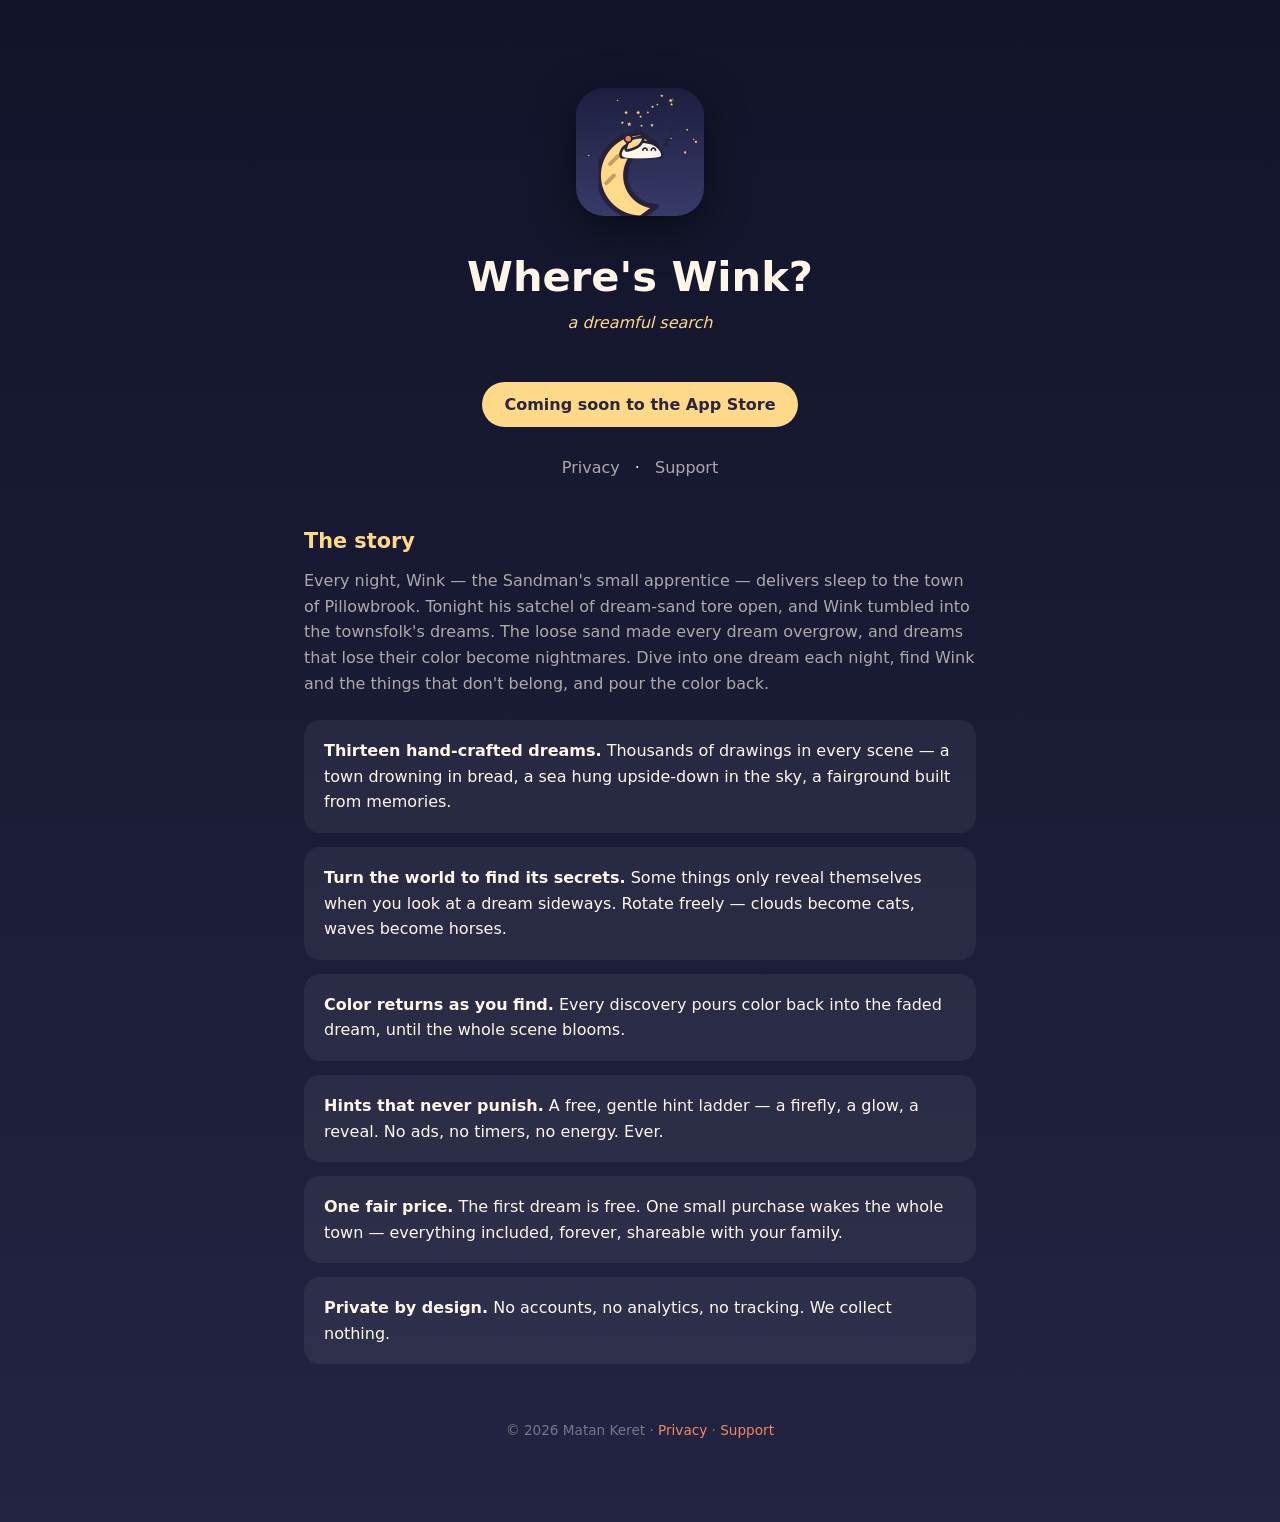
==== index.html @ e0d86c8e "Where's Wink? public site: hero, privacy (we collect nothing), support FAQ Co-Authored-By: Claude Fa" ====
<!DOCTYPE html>
<html lang="en">
<head>
<meta charset="utf-8">
<meta name="viewport" content="width=device-width, initial-scale=1">
<title>Where's Wink? — a dreamful search</title>
<meta name="description" content="A cozy hidden-character game for iPhone and iPad. Find Wink, the Sandman's lost apprentice, in thirteen dense, hand-crafted dreams.">
<link rel="stylesheet" href="style.css">
<link rel="icon" href="icon.png">
</head>
<body>
<div class="wrap">
  <header>
    <img class="icon" src="icon.png" alt="Where's Wink? app icon — Wink asleep on a croissant moon">
    <h1>Where's Wink?</h1>
    <p class="tagline">a dreamful search</p>
    <span class="badge">Coming soon to the App Store</span>
    <nav><a href="privacy/">Privacy</a> · <a href="support/">Support</a></nav>
  </header>

  <h2>The story</h2>
  <p>Every night, Wink — the Sandman's small apprentice — delivers sleep to the
  town of Pillowbrook. Tonight his satchel of dream-sand tore open, and Wink
  tumbled into the townsfolk's dreams. The loose sand made every dream overgrow,
  and dreams that lose their color become nightmares. Dive into one dream each
  night, find Wink and the things that don't belong, and pour the color back.</p>

  <div class="features">
    <div class="card"><b>Thirteen hand-crafted dreams.</b> Thousands of drawings
    in every scene — a town drowning in bread, a sea hung upside-down in the
    sky, a fairground built from memories.</div>
    <div class="card"><b>Turn the world to find its secrets.</b> Some things only
    reveal themselves when you look at a dream sideways. Rotate freely — clouds
    become cats, waves become horses.</div>
    <div class="card"><b>Color returns as you find.</b> Every discovery pours
    color back into the faded dream, until the whole scene blooms.</div>
    <div class="card"><b>Hints that never punish.</b> A free, gentle hint ladder
    — a firefly, a glow, a reveal. No ads, no timers, no energy. Ever.</div>
    <div class="card"><b>One fair price.</b> The first dream is free. One small
    purchase wakes the whole town — everything included, forever, shareable
    with your family.</div>
    <div class="card"><b>Private by design.</b> No accounts, no analytics, no
    tracking. We collect nothing.</div>
  </div>

  <footer>© 2026 Matan Keret · <a href="privacy/">Privacy</a> · <a href="support/">Support</a></footer>
</div>
</body>
</html>
---- style.css ----
:root {
  --night: #12142a; --night2: #232442; --paper: #fff6e8;
  --glow: #ffd98a; --accent: #f2885f; --muted: rgba(255, 246, 232, 0.65);
}
* { margin: 0; padding: 0; box-sizing: border-box; }
body {
  background: linear-gradient(180deg, var(--night) 0%, var(--night2) 100%);
  color: var(--paper);
  font-family: -apple-system, "SF Pro Rounded", "Avenir Next", system-ui, sans-serif;
  line-height: 1.6; min-height: 100vh;
}
.wrap { max-width: 720px; margin: 0 auto; padding: 48px 24px 80px; }
header { text-align: center; padding: 40px 0 8px; }
.icon { width: 128px; height: 128px; border-radius: 28px; box-shadow: 0 12px 40px rgba(0,0,0,.5); }
h1 { font-size: 2.6rem; font-weight: 800; margin-top: 20px; }
.tagline { color: var(--glow); font-style: italic; margin-bottom: 28px; }
h2 { font-size: 1.3rem; margin: 36px 0 10px; color: var(--glow); }
p, li { color: var(--muted); }
ul { padding-left: 22px; margin: 8px 0; }
a { color: var(--accent); text-decoration: none; }
a:hover { text-decoration: underline; }
.features { display: grid; gap: 14px; margin: 24px 0; }
.card { background: rgba(255,255,255,.06); border-radius: 16px; padding: 18px 20px; }
.card b { color: var(--paper); }
footer { text-align: center; margin-top: 56px; font-size: .85rem; color: rgba(255,246,232,.4); }
.badge { display: inline-block; background: var(--glow); color: #2b2640; font-weight: 700;
  border-radius: 999px; padding: 10px 22px; margin: 18px 0; }
nav { text-align: center; margin-top: 10px; }
nav a { margin: 0 10px; color: var(--muted); }
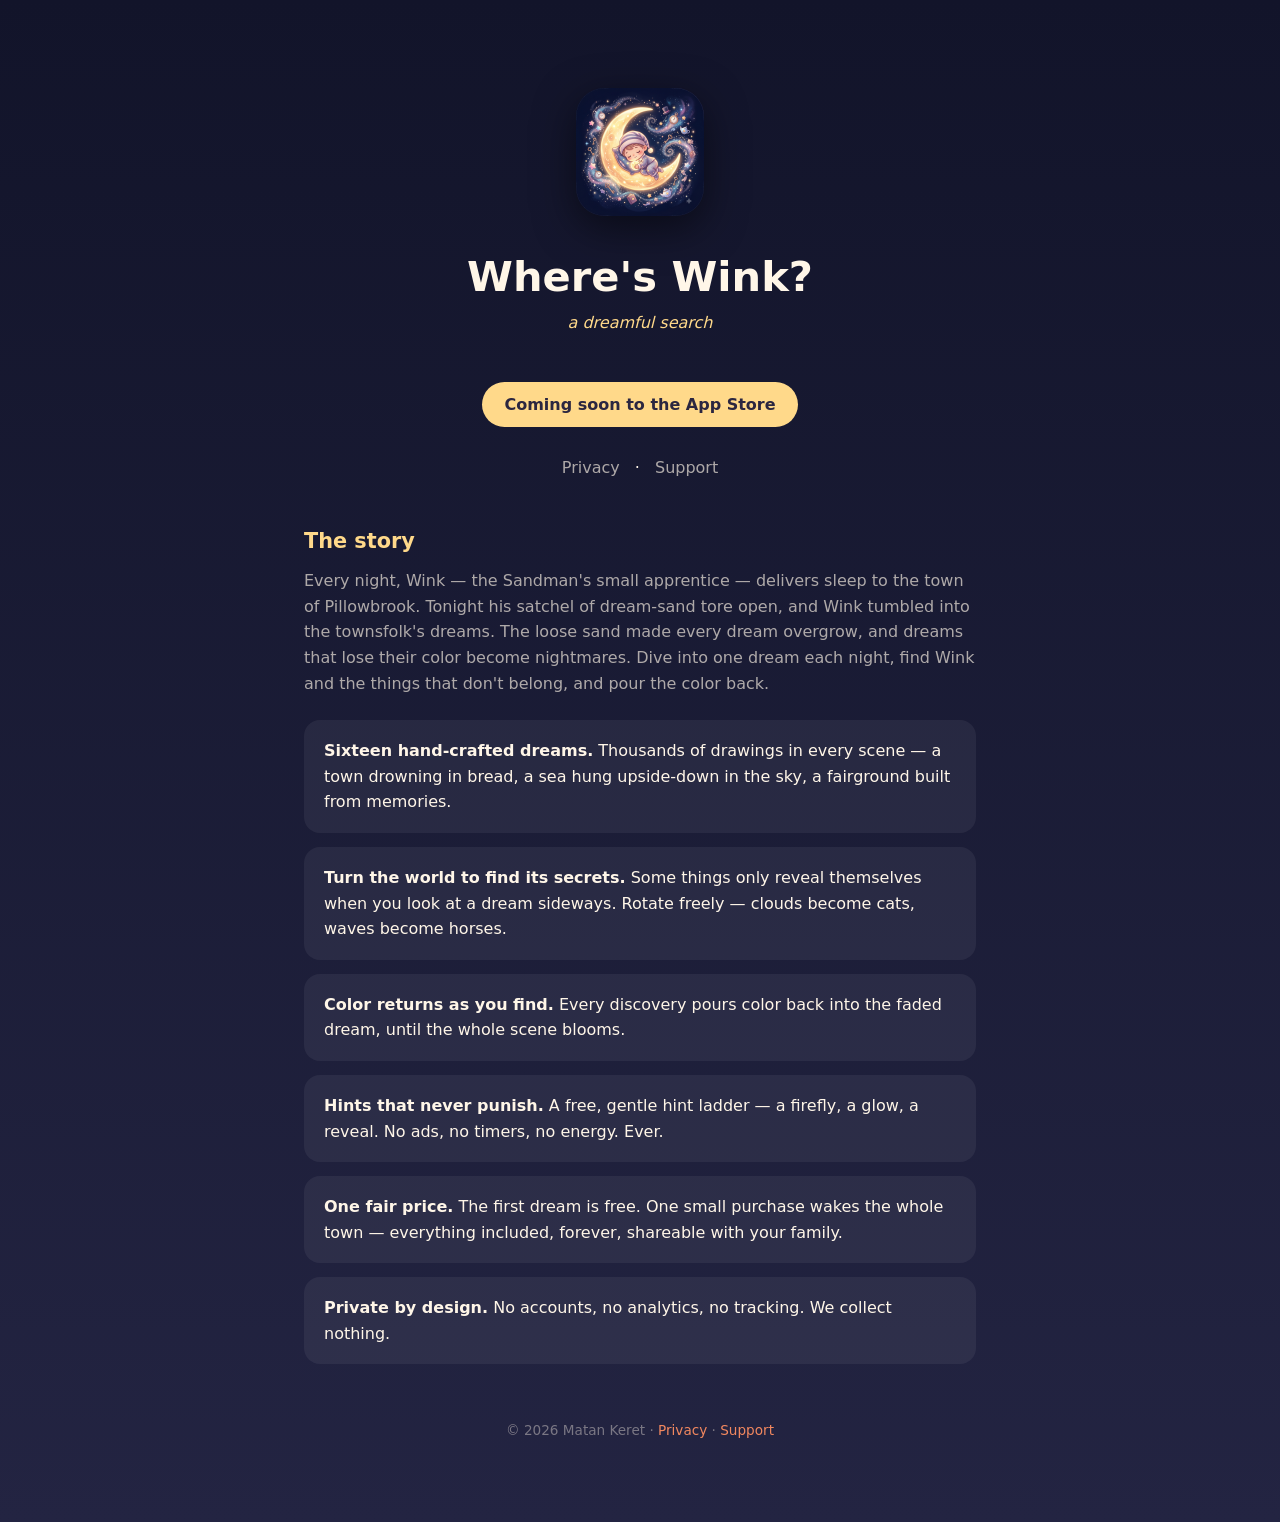
==== commit e0cb6fae: "New app icon + accurate dream count (13 → 16) New icon art (full-bleed opaque), alt text crescent mo" ====
--- a/index.html
+++ b/index.html
@@ -4,14 +4,14 @@
 <meta charset="utf-8">
 <meta name="viewport" content="width=device-width, initial-scale=1">
 <title>Where's Wink? — a dreamful search</title>
-<meta name="description" content="A cozy hidden-character game for iPhone and iPad. Find Wink, the Sandman's lost apprentice, in thirteen dense, hand-crafted dreams.">
+<meta name="description" content="A cozy hidden-character game for iPhone and iPad. Find Wink, the Sandman's lost apprentice, in sixteen dense, hand-crafted dreams.">
 <link rel="stylesheet" href="style.css">
 <link rel="icon" href="icon.png">
 </head>
 <body>
 <div class="wrap">
   <header>
-    <img class="icon" src="icon.png" alt="Where's Wink? app icon — Wink asleep on a croissant moon">
+    <img class="icon" src="icon.png" alt="Where's Wink? app icon — Wink asleep on a crescent moon">
     <h1>Where's Wink?</h1>
     <p class="tagline">a dreamful search</p>
     <span class="badge">Coming soon to the App Store</span>
@@ -26,7 +26,7 @@
   night, find Wink and the things that don't belong, and pour the color back.</p>
 
   <div class="features">
-    <div class="card"><b>Thirteen hand-crafted dreams.</b> Thousands of drawings
+    <div class="card"><b>Sixteen hand-crafted dreams.</b> Thousands of drawings
     in every scene — a town drowning in bread, a sea hung upside-down in the
     sky, a fairground built from memories.</div>
     <div class="card"><b>Turn the world to find its secrets.</b> Some things only
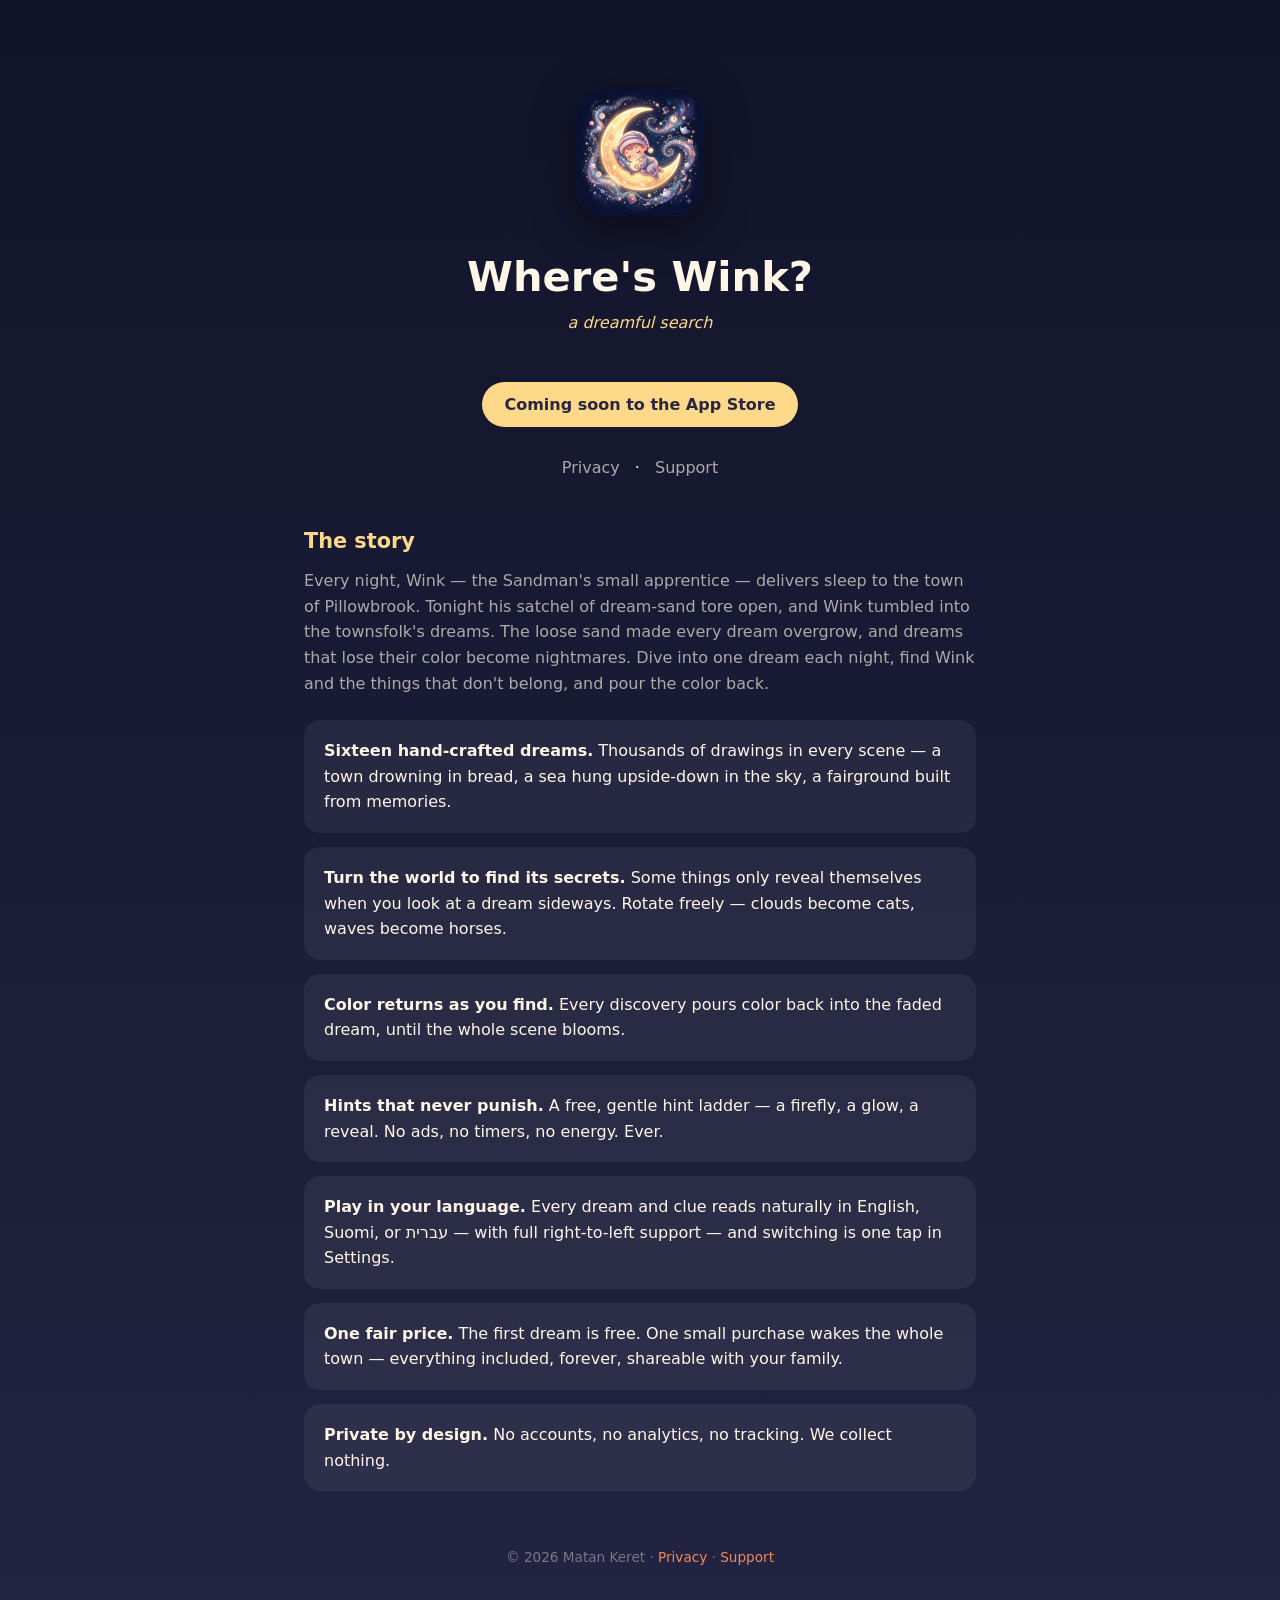
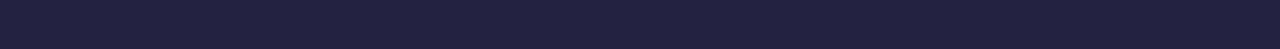
==== commit 6752e9d6: "site: add multi-language support (English, Suomi, עברית, RTL); fix stale bonus-dream FAQ" ====
--- a/index.html
+++ b/index.html
@@ -36,6 +36,9 @@
     color back into the faded dream, until the whole scene blooms.</div>
     <div class="card"><b>Hints that never punish.</b> A free, gentle hint ladder
     — a firefly, a glow, a reveal. No ads, no timers, no energy. Ever.</div>
+    <div class="card"><b>Play in your language.</b> Every dream and clue reads
+    naturally in English, Suomi, or עברית — with full right-to-left support —
+    and switching is one tap in Settings.</div>
     <div class="card"><b>One fair price.</b> The first dream is free. One small
     purchase wakes the whole town — everything included, forever, shareable
     with your family.</div>
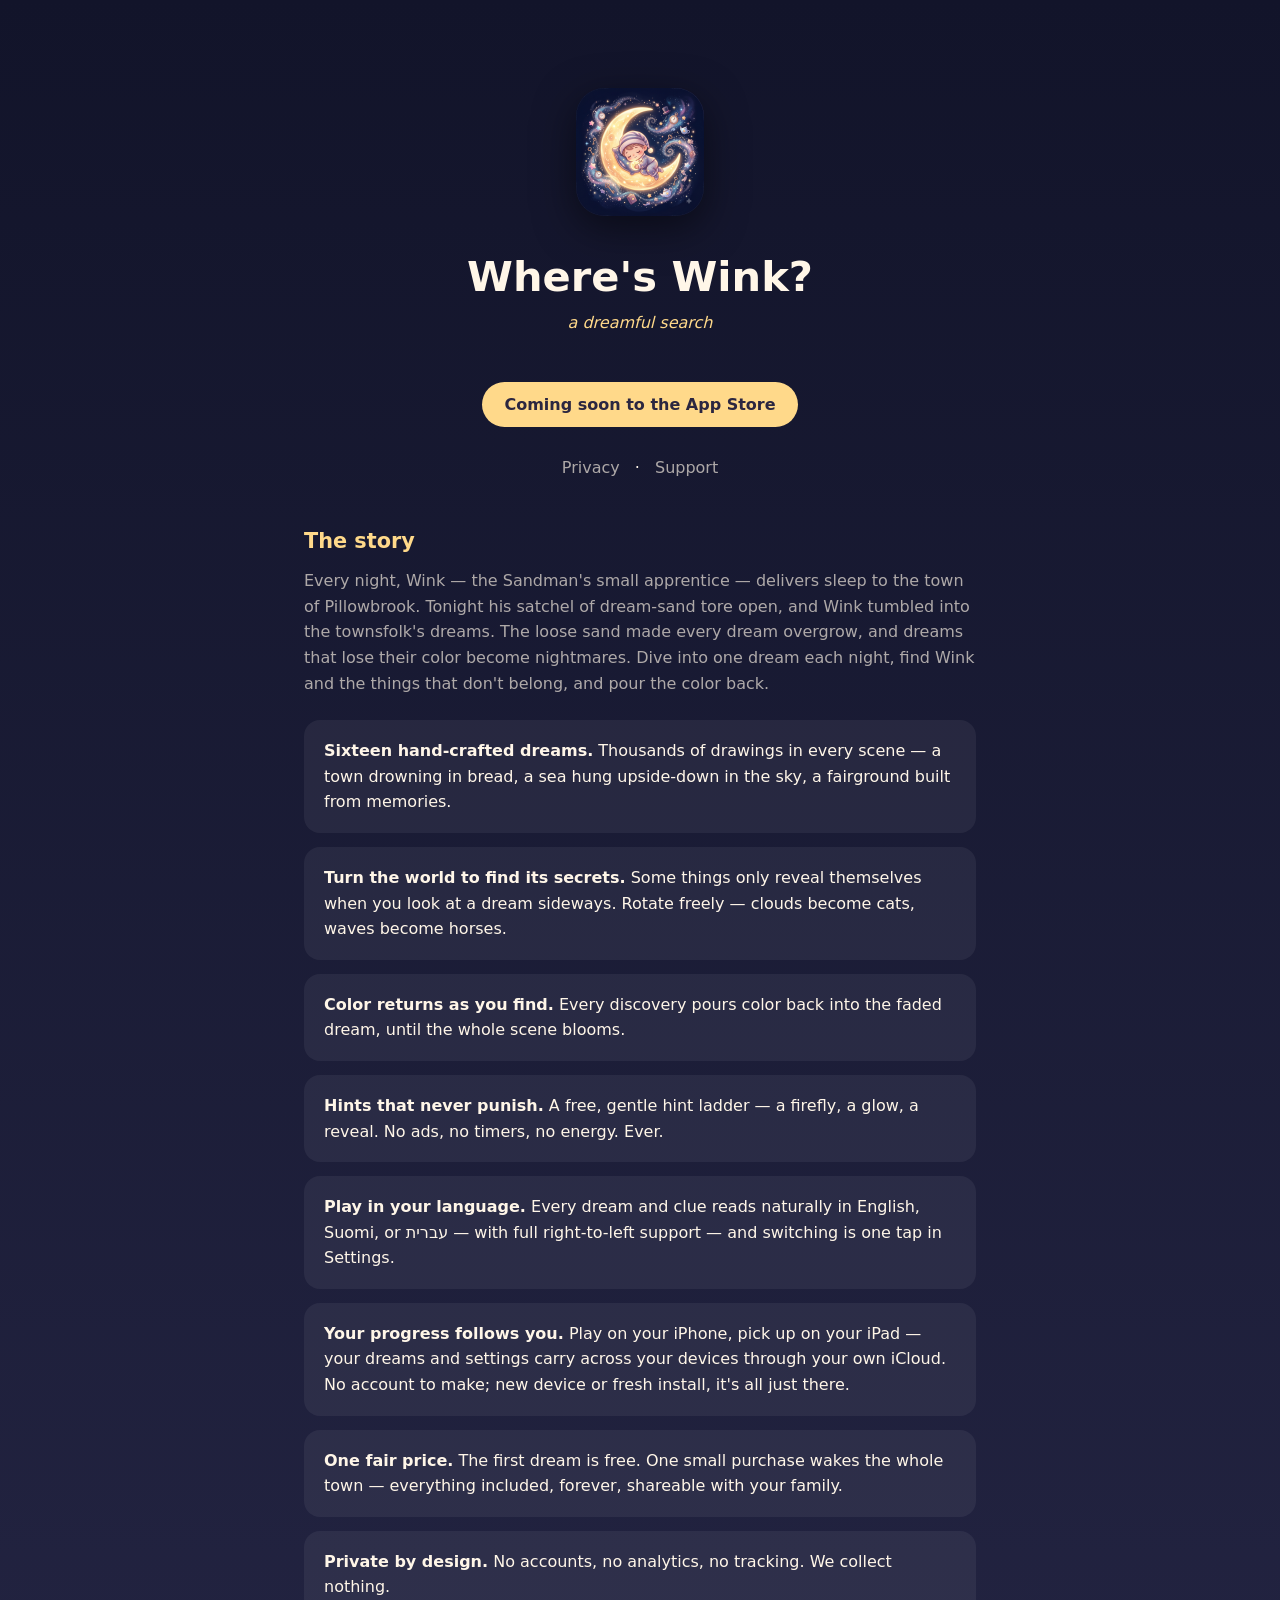
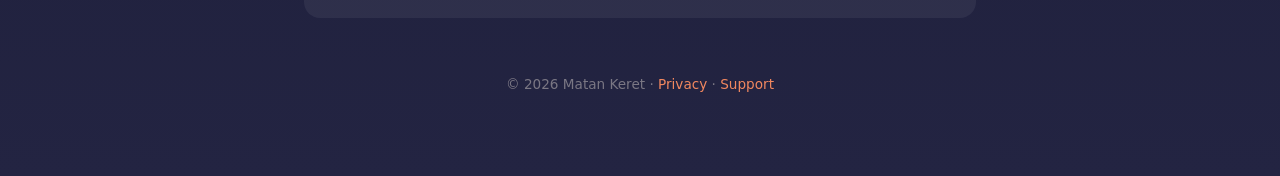
==== commit 33e102db: "site: add cross-device progress (iCloud) feature card" ====
--- a/index.html
+++ b/index.html
@@ -39,6 +39,10 @@
     <div class="card"><b>Play in your language.</b> Every dream and clue reads
     naturally in English, Suomi, or עברית — with full right-to-left support —
     and switching is one tap in Settings.</div>
+    <div class="card"><b>Your progress follows you.</b> Play on your iPhone, pick
+    up on your iPad — your dreams and settings carry across your devices through
+    your own iCloud. No account to make; new device or fresh install, it's all
+    just there.</div>
     <div class="card"><b>One fair price.</b> The first dream is free. One small
     purchase wakes the whole town — everything included, forever, shareable
     with your family.</div>
